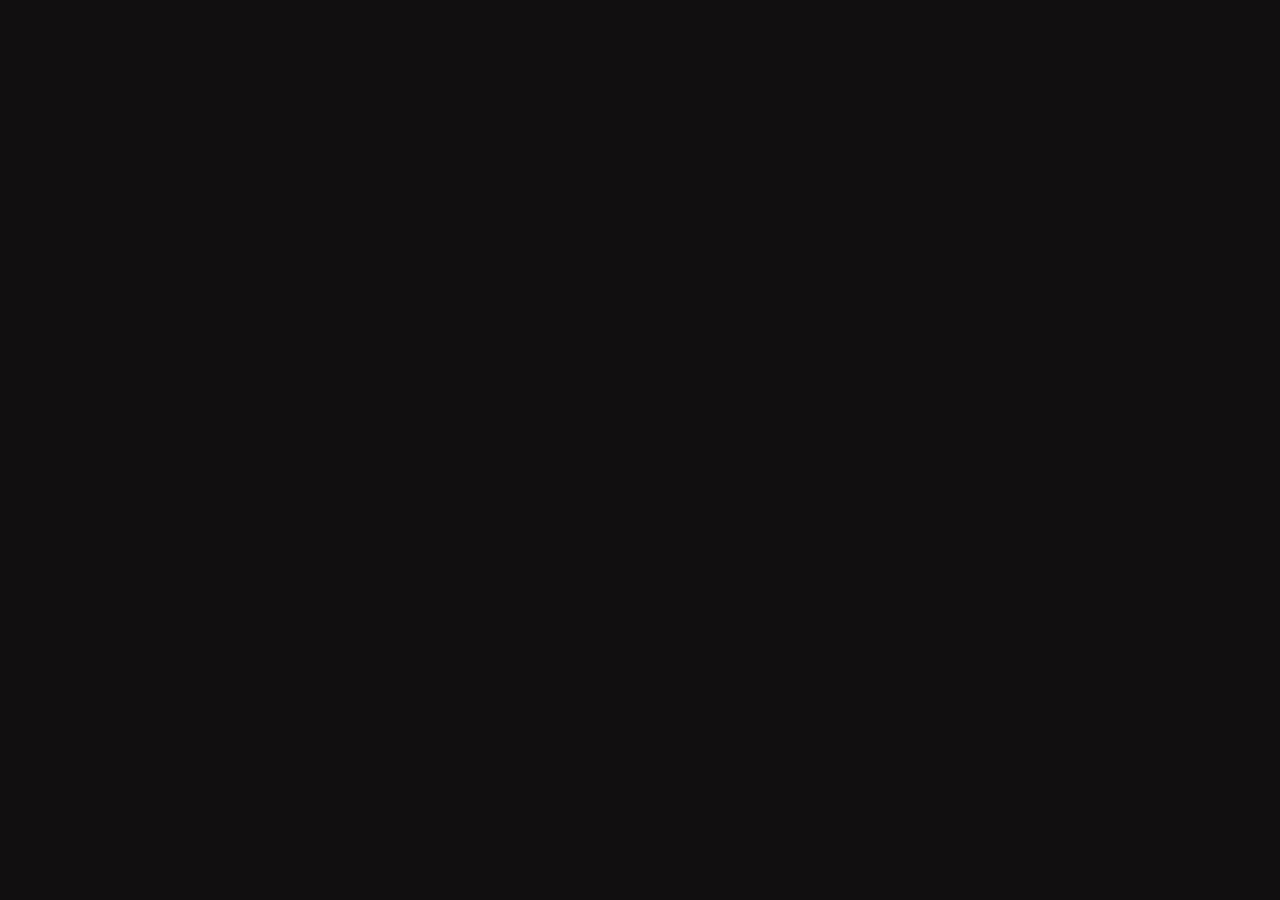
==== seven-sins-virtues/index.html @ 61c4224d "Publish initial psychological test sites" ====
<!doctype html>
<html lang="zh-CN">
  <head>
    <meta charset="UTF-8" />
    <meta name="viewport" content="width=device-width, initial-scale=1.0, maximum-scale=1.0, user-scalable=no" />
    <meta name="theme-color" content="#120f11" />
    <title>七宗罪与七美德</title>
    <script type="module" crossorigin src="/seven-sins-virtues/assets/index-Dqio8hNq.js"></script>
    <link rel="stylesheet" crossorigin href="/seven-sins-virtues/assets/index-CsmIAgNM.css">
  </head>
  <body>
    <div id="root"></div>
  </body>
</html>
---- seven-sins-virtues/assets/index-CsmIAgNM.css ----
@import "https://fonts.googleapis.com/css2?family=Noto+Serif+SC:wght@400;500;600;700&family=Noto+Sans+SC:wght@400;500;600&display=swap";*{box-sizing:border-box}html{background:#120f11}body{color:#eadfc9;background:#120f11;min-width:320px;margin:0;font-family:Noto Sans SC,Microsoft YaHei,sans-serif}button{font:inherit}:root{--ink:#120f11;--stone:#282124;--bone:#eadfc9;--ash:#94877d;--ember:#a83e40;--ember-dark:#641f25;--line:#eadfc92e}.site-shell{background:radial-gradient(circle at 50% -10%, #3a1e22 0, var(--ink) 46%);min-height:100svh;overflow:hidden}.screen-frame{width:min(100%,560px);min-height:100svh;margin:0 auto;padding:28px 24px 20px;position:relative}.eyebrow{color:#be9684;letter-spacing:.26em;text-transform:uppercase;margin:0;font-size:10px}.quiet-footer{color:#eadfc97a;letter-spacing:.08em;text-align:center;font-size:10px;line-height:1.7}.intro-screen{isolation:isolate;flex-direction:column;justify-content:center;align-items:center;padding-bottom:38px;display:flex}.intro-screen:before{content:"";aspect-ratio:1;z-index:-1;border:1px solid #eadfc91a;border-radius:48% 52% 46% 54%;width:min(80vw,380px);position:absolute;top:11vh;transform:rotate(23deg)}.intro-mark{color:#a83e40;letter-spacing:.42em;text-indent:.42em;margin-bottom:52px;font-family:Noto Serif SC,serif;font-size:11px}.intro-copy{text-align:center;max-width:350px}.intro-copy h1{letter-spacing:.06em;color:#f2e8d5;margin:14px 0 22px;font:600 clamp(27px,8vw,38px)/1.45 Noto Serif SC,serif}.intro-copy p:not(.eyebrow){color:#eadfc9c7;letter-spacing:.045em;max-width:315px;margin:16px auto;font:400 14px/2 Noto Serif SC,serif}.stone-rule{background:linear-gradient(90deg,#0000,#a83e40,#0000);width:56px;height:1px;margin:0 auto 25px}.primary-button,.secondary-button{cursor:pointer;letter-spacing:.16em;border:0;justify-content:center;align-items:center;gap:8px;transition:transform .2s,background .2s;display:inline-flex}.primary-button{color:#f6e9d0;background:linear-gradient(135deg,#8b2c31,#561a20);min-width:190px;margin-top:35px;padding:14px 21px;box-shadow:0 10px 28px #00000057,inset 0 1px #ffffff29}.primary-button:active,.secondary-button:active{transform:scale(.97)}.intro-screen .quiet-footer{position:absolute;bottom:20px}.ember{z-index:-1;background:#c76149;border-radius:50%;width:4px;height:4px;animation:5s ease-in-out infinite float;position:absolute;box-shadow:0 0 14px #b54338}.ember-one{top:23%;left:16%}.ember-two{width:3px;height:3px;animation-delay:-2s;top:61%;right:17%}.quiz-screen{flex-direction:column;display:flex}.quiz-header{grid-template-columns:34px 1fr auto;align-items:center;gap:12px;display:grid}.back-button{color:var(--bone);cursor:pointer;opacity:.86;background:0 0;border:0;padding:8px 3px}.back-button:disabled{opacity:.14;cursor:default}.progress-track{background:#eadfc921;height:2px;overflow:hidden}.progress-track span{background:linear-gradient(90deg,#76282d,#c26751);height:100%;transition:width .32s;display:block;box-shadow:0 0 8px #c26751a6}.question-count{color:#b4a499;letter-spacing:.08em;white-space:nowrap;font:11px/1 Noto Serif SC,serif}.question-stage{flex-direction:column;flex:1;justify-content:center;min-height:72vh;padding-bottom:6vh;display:flex}.question-number{color:#ae3e408c;margin:0 0 22px;font:600 48px/.8 Noto Serif SC,serif}.question-stage h2{color:#f1e5d0;letter-spacing:.045em;margin:0;font:500 clamp(22px,6.3vw,29px)/1.72 Noto Serif SC,serif}.scale-wrap{margin-top:68px}.scale-labels{color:#eadfc980;letter-spacing:.04em;justify-content:space-between;font-size:10px;display:flex}.answer-scale{justify-content:space-between;align-items:center;gap:8px;margin-top:20px;display:flex}.scale-dot{cursor:pointer;background:0 0;border:0;flex:1;place-items:center;height:46px;display:grid}.scale-dot span{background:#eadfc908;border:1px solid #eadfc9a6;border-radius:50%;transition:transform .2s,background .2s,border-color .2s;display:block}.dot-1 span,.dot-7 span{width:26px;height:26px}.dot-2 span,.dot-6 span{width:20px;height:20px}.dot-3 span,.dot-5 span{width:14px;height:14px}.dot-4 span{width:9px;height:9px}.scale-dot.selected span{background:#b34643;border-color:#e0a08d;transform:scale(1.15);box-shadow:0 0 0 5px #b3464329,0 0 15px #b3464399}.scale-dot:disabled{cursor:default}.quiz-hint{color:#eadfc961;text-align:center;letter-spacing:.04em;margin:0;font-size:10px}.loading-screen{flex-direction:column;justify-content:center;align-items:center;gap:21px;display:flex}.ash-orbit{border:1px solid #eadfc926;border-radius:50%;width:158px;height:158px;animation:2s ease-in-out infinite breathe;position:relative}.ash-orbit:before,.ash-orbit:after{content:"";border:1px solid #a83e404d;position:absolute;inset:16px;transform:rotate(45deg)}.ash-orbit:after{inset:38px;transform:rotate(0)}.ash-orbit span{background:#c86655;border-radius:50%;width:5px;height:5px;margin:-2.5px;animation:1.7s ease-in-out infinite ash;position:absolute;top:50%;left:50%;box-shadow:0 0 12px #c86655}.ash-orbit span:first-child{transform:translate(-53px,-22px)}.ash-orbit span:nth-child(2){animation-delay:-.25s;transform:translate(36px,-53px)}.ash-orbit span:nth-child(3){animation-delay:-.5s;transform:translate(57px,13px)}.ash-orbit span:nth-child(4){animation-delay:-.7s;transform:translate(13px,55px)}.ash-orbit span:nth-child(5){animation-delay:-.9s;transform:translate(-50px,34px)}.ash-orbit span:nth-child(6){animation-delay:-1.1s;transform:translate(-30px,-55px)}.ash-orbit span:nth-child(7){animation-delay:-1.3s;transform:translate(0)}.loading-screen p{letter-spacing:.18em;margin:13px 0 0;font:500 16px Noto Serif SC,serif}.loading-screen small{color:#eadfc97a;letter-spacing:.1em}.result-screen{padding:22px 15px 34px}.result-capture{background:radial-gradient(circle at 50% 0,#752c3033,#0000 28%),linear-gradient(155deg,#362529e6,#120f11fa 50%);border:1px solid #eadfc933;padding:22px 18px 25px;position:relative;overflow:hidden;box-shadow:0 20px 50px #00000061,inset 0 0 45px #0000006b}.result-capture:before{content:"";pointer-events:none;border:1px solid #eadfc912;position:absolute;inset:8px}.result-capture:after{content:"";opacity:.45;pointer-events:none;mix-blend-mode:soft-light;background-image:radial-gradient(#eadfc91f .55px,#0000 .55px);background-size:7px 7px;position:absolute;inset:0}.result-corner{z-index:1;border-style:solid;border-color:#c8917cb3;width:21px;height:21px;position:absolute}.corner-top-left{border-width:1px 0 0 1px;top:13px;left:13px}.corner-top-right{border-width:1px 1px 0 0;top:13px;right:13px}.corner-bottom-left{border-width:0 0 1px 1px;bottom:13px;left:13px}.corner-bottom-right{border-width:0 1px 1px 0;bottom:13px;right:13px}.result-title-strip{z-index:1;color:#eadfc994;align-items:center;gap:12px;display:flex;position:relative}.result-title-strip:before,.result-title-strip:after{content:"";background:linear-gradient(90deg,#0000,#d0927a8c);flex:1;height:1px}.result-title-strip:after{transform:scaleX(-1)}.result-title-strip p{letter-spacing:.18em;white-space:nowrap;margin:0;font:500 11px Noto Serif SC,serif}.result-title-strip i{color:#bf6859;font-style:normal}.result-title-strip span{color:#bf6859c7;font:10px Noto Serif SC,serif}.result-score-row,.verdict-block,.radar-area,.report-copy,.closing-line,.report-footer{z-index:1;position:relative}.result-score-row{grid-template-columns:1fr 1px 1fr;align-items:stretch;gap:14px;margin-top:24px;display:grid}.score-divider{background:linear-gradient(#0000,#eadfc959,#0000);width:1px;height:auto}.score-label{color:#e7d7be;text-align:center;flex-direction:column;justify-content:center;align-items:center;gap:4px;font-family:Noto Serif SC,serif;display:flex}.score-label small{color:#dea38dd1;letter-spacing:.12em;border:1px solid #d3887359;padding:3px 7px;font-size:8px}.score-label.right small{color:#ded6c2ad;border-color:#ded6c238}.score-label span{letter-spacing:.14em;font-size:22px}.score-label strong{color:#d57b68;font-size:15px;font-weight:600}.score-label.right strong{color:#d5c1a8}.verdict-block{text-align:center;padding:43px 9px 25px}.verdict-block .eyebrow{z-index:1;position:relative}.verdict-block h1{z-index:1;color:#f3e9d7;letter-spacing:.04em;margin:12px 0 0;font:600 clamp(27px,7vw,35px)/1.5 Noto Serif SC,serif;position:relative}.verdict-tags{flex-wrap:wrap;justify-content:center;gap:7px;margin-top:18px;display:flex}.verdict-tags span{letter-spacing:.1em;border:1px solid;padding:5px 9px;font-size:9px}.sin-tag{color:#d88673;background:#7e272b26;border-color:#bf594c94!important}.virtue-tag{color:#d5c9b5;background:#dcd2be0d;border-color:#dcd2be42!important}.radar-area{background:radial-gradient(circle,#75292e24,#0000 63%);border-block:1px solid #eadfc917;min-height:302px;margin:4px -8px 18px;padding-top:12px}.radar-caption{color:#eadfc999;letter-spacing:.14em;justify-content:space-between;align-items:center;padding:0 18px;font:10px Noto Serif SC,serif;display:flex}.radar-caption small{color:#d58673ad;letter-spacing:.08em;font-size:8px}.radar-chart-wrap{width:100%;height:278px}.report-copy{margin-top:25px;padding:0 8px}.report-copy p{color:#eee3cfd9;letter-spacing:.035em;margin:0;font:400 14px/2 Noto Serif SC,serif}.report-copy>p+p{margin-top:26px}.report-copy .virtue-block{border:1px solid #d7cab240;color:#c9b69d;background:linear-gradient(110deg,#e1d3b81a,#e1d3b806);border-left:2px solid #c9af8bbf;margin-top:28px;padding:18px 16px 17px;display:block}.virtue-block small{color:#d7bda2;letter-spacing:.12em;margin-bottom:10px;font-size:9px;display:block}.virtue-block p{color:#d5c5ae!important}.result-details{border-top:1px solid #eadfc926;margin-top:30px;padding:19px 8px 0}.detail-header{color:#eadfc99e;letter-spacing:.16em;align-items:center;gap:10px;font:10px Noto Serif SC,serif;display:flex}.detail-header:after{content:"";background:linear-gradient(90deg,#bf685973,#0000);flex:1;height:1px}.detail-header i{color:#b66050;font-size:9px;font-style:normal}.sin-tags{flex-wrap:wrap;gap:8px;margin-top:15px;display:flex}.sin-tags span{color:#e1a18b;letter-spacing:.08em;background:#7c292b29;border:1px solid #be5b4c7a;padding:7px 10px;font:11px Noto Serif SC,serif}.reality-slices{grid-template-columns:1fr 1fr;gap:10px;margin-top:14px;display:grid}.reality-slice{background:linear-gradient(145deg,#eadfc90e,#0000001f);border:1px solid #eadfc91f;min-height:120px;padding:14px 12px}.reality-slice:first-child{border-top-color:#be5b4c94}.reality-slice small{color:#c47e69;letter-spacing:.12em;font-size:9px;display:block}.reality-slice p{color:#eadfc9c4;letter-spacing:.03em;margin:10px 0 0;font:12px/1.8 Noto Serif SC,serif}.closing-line{color:#e3ac91;text-align:center;letter-spacing:.06em;max-width:265px;margin:42px auto 32px;font:500 20px/1.7 Noto Serif SC,serif}.closing-line:before,.closing-line:after{content:"✦";color:#bf6859b3;font-size:10px;line-height:1;display:block}.closing-line:before{margin-bottom:12px}.closing-line:after{margin-top:12px}.report-footer{border-top:1px solid #eadfc926;align-items:center;gap:14px;padding-top:18px;display:flex}.report-footer p{color:#eadfc9ad;letter-spacing:.05em;margin:0 0 5px;font-size:11px}.report-footer small{color:#eadfc95c;font-size:9px;line-height:1.7}.result-actions{flex-direction:column;align-items:center;gap:12px;margin:20px 0 0;display:flex}.result-actions .primary-button{width:100%;margin:0}.secondary-button{color:#bcae9c;background:0 0;border:1px solid #eadfc933;width:100%;padding:12px}@keyframes float{50%{opacity:.4;transform:translate(8px,-17px)}}@keyframes breathe{50%{opacity:.68;transform:scale(.92)rotate(10deg)}}@keyframes ash{50%{opacity:.35;filter:blur(1px)}}@media (width>=620px){.screen-frame{border-inline:1px solid #eadfc914}.result-screen{padding-top:35px}.result-capture{padding:34px 31px}.radar-chart-wrap{height:330px}}
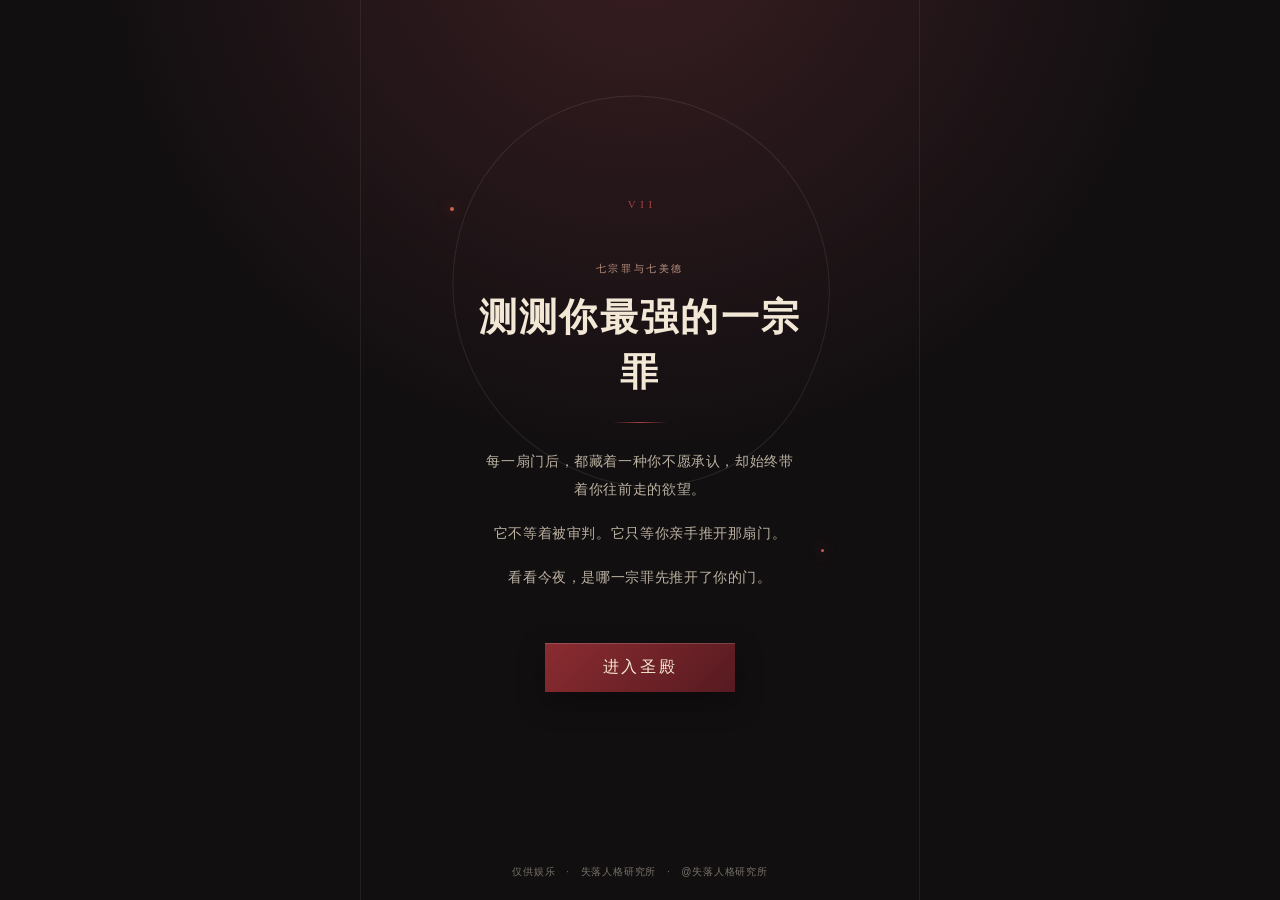
==== commit bbd6cf9b: "Deploy seven-sins-virtues from 6d2c46e93fec08cc90dc82d1fb6db8d5a2438197" ====
--- a/seven-sins-virtues/index.html
+++ b/seven-sins-virtues/index.html
@@ -5,7 +5,11 @@
     <meta name="viewport" content="width=device-width, initial-scale=1.0, maximum-scale=1.0, user-scalable=no" />
     <meta name="theme-color" content="#120f11" />
     <title>七宗罪与七美德</title>
-    <script type="module" crossorigin src="/seven-sins-virtues/assets/index-Dqio8hNq.js"></script>
+    <script type="module" crossorigin src="/seven-sins-virtues/assets/index-BKgSpba-.js"></script>
+    <link rel="modulepreload" crossorigin href="/seven-sins-virtues/assets/rolldown-runtime-BYbx6iT9.js">
+    <link rel="modulepreload" crossorigin href="/seven-sins-virtues/assets/charts-CuXsJ_tn.js">
+    <link rel="modulepreload" crossorigin href="/seven-sins-virtues/assets/motion-B8tCC9ZH.js">
+    <link rel="modulepreload" crossorigin href="/seven-sins-virtues/assets/react-ojnCC_Fg.js">
     <link rel="stylesheet" crossorigin href="/seven-sins-virtues/assets/index-CsmIAgNM.css">
   </head>
   <body>
